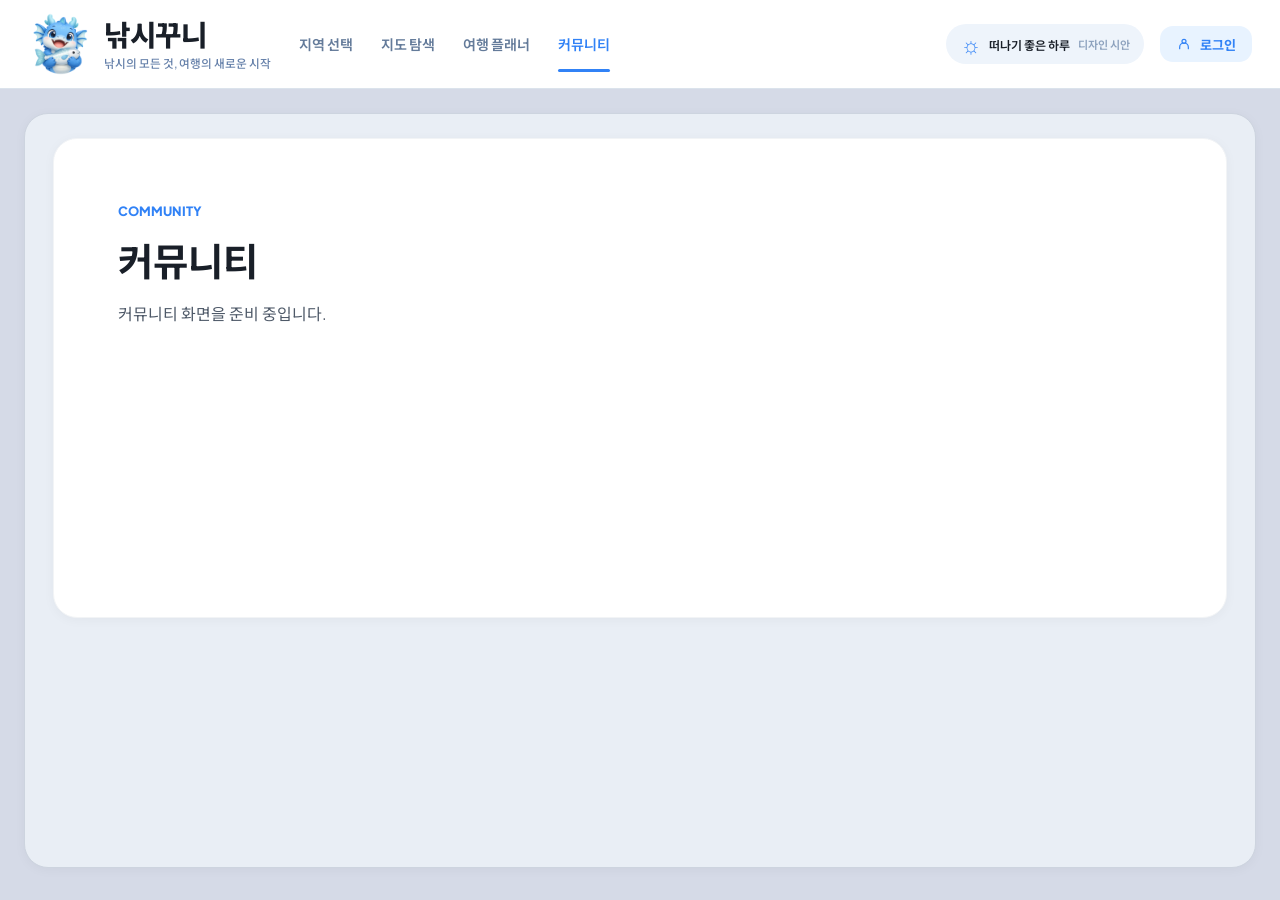
==== community.html @ c644f1d0 "chore: 분업을 위한 html/js 코드 분리" ====
<!doctype html>
<html lang="ko">
  <head>
    <meta charset="UTF-8" />
    <meta name="viewport" content="width=device-width, initial-scale=1.0" />
    <meta name="description" content="낚시꾸니 커뮤니티 화면입니다." />
    <title>커뮤니티 | 낚시꾸니</title>
    <link rel="preconnect" href="https://fonts.googleapis.com" />
    <link rel="preconnect" href="https://fonts.gstatic.com" crossorigin />
    <link href="https://fonts.googleapis.com/css2?family=Plus+Jakarta+Sans:wght@400;500;600;700;800&family=Noto+Sans+KR:wght@400;500;600;700;800&display=swap" rel="stylesheet" />
    <link rel="stylesheet" href="css/main.css" />
    <script src="js/community.js" defer></script>
  </head>
  <body>
    <div id="app">
      <header class="site-header">
        <div class="header-inner">
          <a class="brand" href="index.html" aria-label="낚시꾸니 지역 선택 홈">
            <img class="brand-logo" src="img/icons/03-낚시꾸니.png" alt="" />
            <span class="header-title">
              <span class="brand-name">낚시꾸니</span>
              <span class="tagline">낚시의 모든 것, 여행의 새로운 시작</span>
            </span>
          </a>

          <nav class="main-nav" aria-label="주요 메뉴">
            <a class="nav-link" href="index.html">지역 선택</a>
            <a class="nav-link" href="map.html">지도 탐색</a>
            <a class="nav-link" href="travel.html">여행 플래너</a>
            <a class="nav-link active" href="community.html" aria-current="page">커뮤니티</a>
          </nav>

          <div class="header-actions">
            <div class="weather-chip" aria-label="떠나기 좋은 하루, 디자인 시안">
              <span class="weather-icon" aria-hidden="true">☼</span>
              <span class="weather-text">떠나기 좋은 하루</span>
              <span class="weather-note">디자인 시안</span>
            </div>
            <a class="login-link" href="login.html">
              <svg viewBox="0 0 24 24" width="16" height="16" aria-hidden="true" fill="none" stroke="currentColor" stroke-width="1.8" stroke-linecap="round" stroke-linejoin="round"><circle cx="12" cy="8" r="3"/><path d="M5.5 19v-2a6.5 6.5 0 0 1 13 0v2"/></svg>
              로그인
            </a>
          </div>
        </div>
      </header>

      <div class="app-shell" id="community-page">
        <main class="main-stage">
          <section class="page-placeholder" aria-labelledby="community-page-title">
            <p class="page-eyebrow">COMMUNITY</p>
            <h2 id="community-page-title">커뮤니티</h2>
            <p>커뮤니티 화면을 준비 중입니다.</p>
          </section>
        </main>
      </div>
    </div>
  </body>
</html>
---- css/main.css ----
:root {
  --ink: #191f28;
  --muted: #8b95a1;
  --secondary-text: #4e5968;
  --line: #f2f4f6;
  --paper: #ffffff;
  --canvas: #e9eef5;
  --ocean: #3182f6;
  --lime: #e8f3ff;
  --shadow: 0 2px 12px rgba(0, 0, 0, 0.04);
}

* { box-sizing: border-box; }
[hidden] { display: none !important; }
html { scroll-behavior: smooth; }
body {
  margin: 0;
  min-height: 100vh;
  color: var(--ink);
  background: #d5dae7;
  font-family: "Plus Jakarta Sans", "Noto Sans KR", sans-serif;
}
button { font: inherit; color: inherit; }
button:active { transform: scale(0.98) !important; transition-duration: 100ms !important; }

.app-shell {
  width: min(1440px, calc(100% - 48px));
  min-height: calc(100vh - 145px);
  margin: 24px auto;
  display: flex;
  flex-direction: column;
  overflow: hidden;
  background: var(--canvas);
  border: 1px solid #cdd4df;
  border-radius: 24px;
  box-shadow: var(--shadow);
}

.site-header {
  background: var(--paper);
  border-bottom: 1px solid #dbe3ec;
}
.header-inner {
  width: min(1440px, calc(100% - 48px));
  min-width: 0;
  min-height: 88px;
  margin: 0 auto;
  display: flex;
  align-items: center;
  gap: 28px;
  padding: 10px 4px;
}
.brand {
  flex: 0 0 auto;
  display: flex;
  align-items: center;
  gap: 12px;
  color: inherit;
  text-decoration: none;
}
.brand-logo {
  display: block;
  width: 64px;
  height: 64px;
  object-fit: contain;
}
.header-title { min-width: 0; display: grid; gap: 2px; }
.brand-name {
  font-size: 1.8rem;
  font-weight: 800;
  line-height: 1.2;
  letter-spacing: -0.045em;
}
.tagline {
  color: #6681aa;
  font-size: 0.73rem;
  font-weight: 500;
  white-space: nowrap;
}
.main-nav {
  align-self: stretch;
  display: flex;
  align-items: stretch;
  gap: 28px;
  white-space: nowrap;
}
.nav-link {
  position: relative;
  display: flex;
  align-items: center;
  color: #647b9a;
  font-size: 0.88rem;
  font-weight: 600;
  text-decoration: none;
  transition: color 140ms ease;
}
.nav-link:hover, .nav-link.active { color: var(--ocean); }
.nav-link.active::after {
  content: "";
  position: absolute;
  right: 0;
  bottom: 6px;
  left: 0;
  height: 3px;
  border-radius: 3px;
  background: var(--ocean);
}
.header-actions {
  display: flex;
  align-items: center;
  gap: 16px;
  margin-left: auto;
  white-space: nowrap;
}
.weather-chip {
  flex: 0 0 auto;
  display: flex;
  align-items: center;
  gap: 8px;
  padding: 9px 14px;
  border-radius: 999px;
  background: #eef4fb;
  font-size: 0.75rem;
  font-weight: 600;
}
.weather-icon {
  font-size: 1.4rem;
  line-height: 1;
  color: var(--ocean);
}
.weather-note { color: #8ca1bd; font-size: 0.69rem; }
.login-link {
  display: inline-flex;
  align-items: center;
  justify-content: center;
  gap: 8px;
  min-height: 36px;
  padding: 8px 16px;
  border-radius: 13px;
  color: var(--ocean);
  background: #e8f3ff;
  font-size: 0.82rem;
  font-weight: 700;
  text-decoration: none;
}
.login-link:hover, .login-link.active { background: #d7eaff; }
.page-placeholder {
  width: 100%;
  min-height: 480px;
  padding: clamp(24px, 5vw, 64px);
  border: 1px solid var(--line);
  border-radius: 24px;
  background: var(--paper);
  box-shadow: var(--shadow);
}
.page-eyebrow { margin: 0 0 12px; color: var(--ocean); font-size: 0.8rem; font-weight: 800; }
.page-placeholder h2 { margin: 0 0 14px; font-size: clamp(1.8rem, 3vw, 2.7rem); }
.page-placeholder p:last-child { margin: 0; color: var(--secondary-text); }

.main-stage {
  min-width: 0;
  min-height: 0;
  flex: 1;
  padding: 24px 28px 28px;
  display: flex;
  flex-direction: column;
}
.explorer {
  min-height: 0;
  flex: 1;
  display: grid;
  grid-template-columns: minmax(0, 1fr) minmax(320px, 420px);
  gap: 18px;
}

.map-card, .region-panel {
  border: 1px solid var(--line);
  border-radius: 24px;
  background: var(--paper);
  box-shadow: var(--shadow);
}

.map-card {
  position: relative;
  min-height: 660px;
  overflow: hidden;
  background:
    radial-gradient(circle at 50% 44%, #eef4fb 0 24%, #e2eaf4 61%, #d5dfeb 100%);
}

.map-card::before {
  content: "";
  position: absolute;
  inset: 0;
  opacity: 0.52;
  pointer-events: none;
  background-image:
    linear-gradient(rgba(73, 103, 142, 0.07) 1px, transparent 1px),
    linear-gradient(90deg, rgba(73, 103, 142, 0.07) 1px, transparent 1px);
  background-size: 34px 34px;
  mask-image: radial-gradient(circle, #000 25%, transparent 78%);
}

.map-head {
  position: absolute;
  z-index: 2;
  top: 20px;
  left: 20px;
  right: 20px;
  display: flex;
  align-items: center;
  justify-content: space-between;
  gap: 12px;
}

.map-instruction {
  display: flex;
  align-items: center;
  gap: 8px;
  padding: 8px 12px;
  border-radius: 999px;
  color: var(--secondary-text);
  background: rgba(255, 255, 255, 0.9);
  box-shadow: var(--shadow);
  font-size: 0.82rem;
  font-weight: 700;
}

.pulse-dot {
  width: 8px;
  height: 8px;
  border-radius: 50%;
  background: var(--ocean);
  box-shadow: 0 0 0 5px rgba(49, 130, 246, 0.12);
}

.map-reset {
  min-width: 112px;
  padding: 8px 12px;
  border: 0;
  border-radius: 999px;
  color: #245790;
  background: #d8e8fb;
  font-size: 0.8rem;
  font-weight: 800;
  cursor: pointer;
  text-align: center;
  box-shadow: inset 0 0 0 1px rgba(49, 130, 246, 0.08);
  transition: color 140ms ease, background 140ms ease, box-shadow 140ms ease;
}

.map-reset:hover, .map-reset.previewing {
  color: #fff;
  background: var(--ocean);
  box-shadow: 0 6px 16px rgba(49, 130, 246, 0.22);
}

.map-wrap {
  position: absolute;
  inset: 68px 10px 18px;
  display: grid;
  place-items: center;
}

.map-wrap::after {
  content: "";
  position: absolute;
  bottom: 8%;
  width: 54%;
  height: 8%;
  border-radius: 50%;
  background: rgba(65, 84, 112, 0.2);
  filter: blur(22px);
}

#korea-map {
  position: relative;
  z-index: 1;
  width: min(100%, 640px);
  height: 100%;
  border: 0;
  filter: drop-shadow(0 12px 18px rgba(49, 130, 246, 0.09));
}

.region-panel {
  min-height: 660px;
  padding: 22px;
  display: flex;
  flex-direction: column;
  overflow: hidden;
}

.step-row {
  display: flex;
  align-items: center;
  gap: 8px;
  color: var(--muted);
  font-family: "Plus Jakarta Sans", sans-serif;
  font-size: 0.75rem;
  font-weight: 800;
  letter-spacing: 0.08em;
}

.step-pill {
  min-width: 28px;
  height: 28px;
  padding: 0 8px;
  display: grid;
  place-items: center;
  border-radius: 9px;
  color: var(--ocean);
  background: var(--lime);
}

.region-title {
  margin: 18px 0 6px;
  font-size: clamp(1.65rem, 2.7vw, 2.35rem);
  line-height: 1.1;
  letter-spacing: -0.055em;
}

.region-copy {
  min-height: 48px;
  margin: 0;
  color: var(--secondary-text);
  font-size: 0.94rem;
  line-height: 1.62;
}

.selection-summary {
  margin: 20px 0 14px;
  padding: 13px 14px;
  display: flex;
  align-items: center;
  justify-content: space-between;
  gap: 10px;
  border-radius: 15px;
  color: var(--ink);
  background: var(--lime);
}

.summary-label { color: #6b7684; font-size: 0.75rem; }
.summary-value { margin-top: 2px; font-weight: 800; }

.summary-count {
  padding: 5px 9px;
  border-radius: 999px;
  color: #fff;
  background: var(--ocean);
  font-size: 0.75rem;
  font-weight: 900;
}

.city-grid {
  /* 시·군이 많은 도(경남 18개 등)를 골라도 패널 안에서만 스크롤되도록 남는 높이를 차지한다. */
  flex: 1 1 auto;
  min-height: 0;
  display: grid;
  grid-template-columns: repeat(2, minmax(0, 1fr));
  align-content: start;
  gap: 9px;
  overflow-y: auto;
  padding: 2px 4px 12px 0;
}

.city-grid::-webkit-scrollbar { width: 6px; }
.city-grid::-webkit-scrollbar-thumb { background: #cbd9dd; border-radius: 10px; }

.city-btn {
  min-height: 46px;
  padding: 10px 12px;
  display: flex;
  align-items: center;
  justify-content: space-between;
  gap: 8px;
  border: 1px solid var(--line);
  border-radius: 14px;
  background: #fff;
  font-size: 0.86rem;
  font-weight: 700;
  text-align: left;
  cursor: pointer;
  transition: 160ms ease;
}

.city-btn:hover {
  border-color: #d7e7ff;
  color: var(--ocean);
  background: var(--lime);
  transform: translateY(-2px);
  box-shadow: 0 6px 14px rgba(49, 130, 246, 0.08);
}

.city-btn.selected {
  border-color: var(--ocean);
  color: #fff;
  background: var(--ocean);
  box-shadow: 0 8px 18px rgba(49, 130, 246, 0.2);
}

.city-arrow { opacity: 0.55; }

.empty-cities {
  grid-column: 1 / -1;
  padding: 42px 20px;
  border: 1px dashed #c9d9dd;
  border-radius: 18px;
  color: var(--muted);
  text-align: center;
  line-height: 1.7;
}

@media (min-width: 901px) {
  .app-shell { height: calc(100vh - 145px); min-height: 620px; }
  .explorer { grid-template-rows: minmax(0, 1fr); }
  .map-card, .region-panel { min-height: 0; }
}
@media (max-width: 1200px) and (min-width: 901px) {
  .header-inner { gap: 18px; }
  .main-nav { gap: 18px; }
  .weather-note { display: none; }
}
@media (max-width: 900px) {
  .app-shell { width: 100%; min-height: calc(100vh - 97px); margin: 0; border-radius: 0; }
  .header-inner { width: 100%; flex-wrap: wrap; gap: 4px 20px; padding: 8px 20px 0; }
  .main-nav { order: 3; width: 100%; min-height: 44px; gap: 24px; overflow-x: auto; }
  .nav-link.active::after { bottom: 0; }
  .main-stage { padding: 20px; }
  .explorer { grid-template-columns: 1fr; }
  .map-card { min-height: 560px; }
  .region-panel { min-height: auto; }
  .city-grid { max-height: 300px; }
}
@media (max-width: 520px) {
  .app-shell { min-height: calc(100vh - 73px); }
  .header-inner { gap: 4px 12px; padding: 8px 16px 0; }
  .brand { gap: 7px; }
  .brand-logo { width: 48px; height: 48px; }
  .brand-name { font-size: 1.34rem; }
  .tagline { max-width: 180px; overflow: hidden; text-overflow: ellipsis; font-size: 0.61rem; }
  .weather-chip { display: none; }
  .login-link { padding: 7px 11px; }
  .main-stage { padding: 16px; }
  .map-card { min-height: 500px; }
  .map-wrap { inset-inline: 0; }
  .region-panel { padding: 18px; }
  .city-grid { grid-template-columns: 1fr; }
}
@media (prefers-reduced-motion: reduce) {
  *, *::before, *::after { scroll-behavior: auto !important; transition-duration: 0.01ms !important; }
}

/* 인라인 SVG 지도: 각 시도를 키보드와 마우스로 선택할 수 있습니다. */
#korea-map path[id] {
  fill: #81a8d2;
  stroke: #f7faff;
  stroke-width: 2.5;
  cursor: pointer;
  transform-box: fill-box;
  transform-origin: center;
  transition: fill 160ms ease, filter 160ms ease, opacity 160ms ease, stroke-width 160ms ease;
  outline: none;
}
#korea-map path[id]:nth-of-type(3n+1) { fill: #6f9dce; }
#korea-map path[id]:nth-of-type(3n+2) { fill: #99b9db; }
#korea-map path[id]:hover, #korea-map path[id]:focus-visible {
  fill: #4f91ea;
  stroke: #ffffff;
  stroke-width: 3.2;
  filter: drop-shadow(0 8px 5px rgba(24, 80, 160, .32));
}
#korea-map path[id].selected {
  fill: #176fe5;
  stroke: #ffffff;
  stroke-width: 3.5;
  filter: drop-shadow(0 9px 6px rgba(24, 80, 160, .35));
}
#korea-map path[id].dimmed { opacity: .78; }
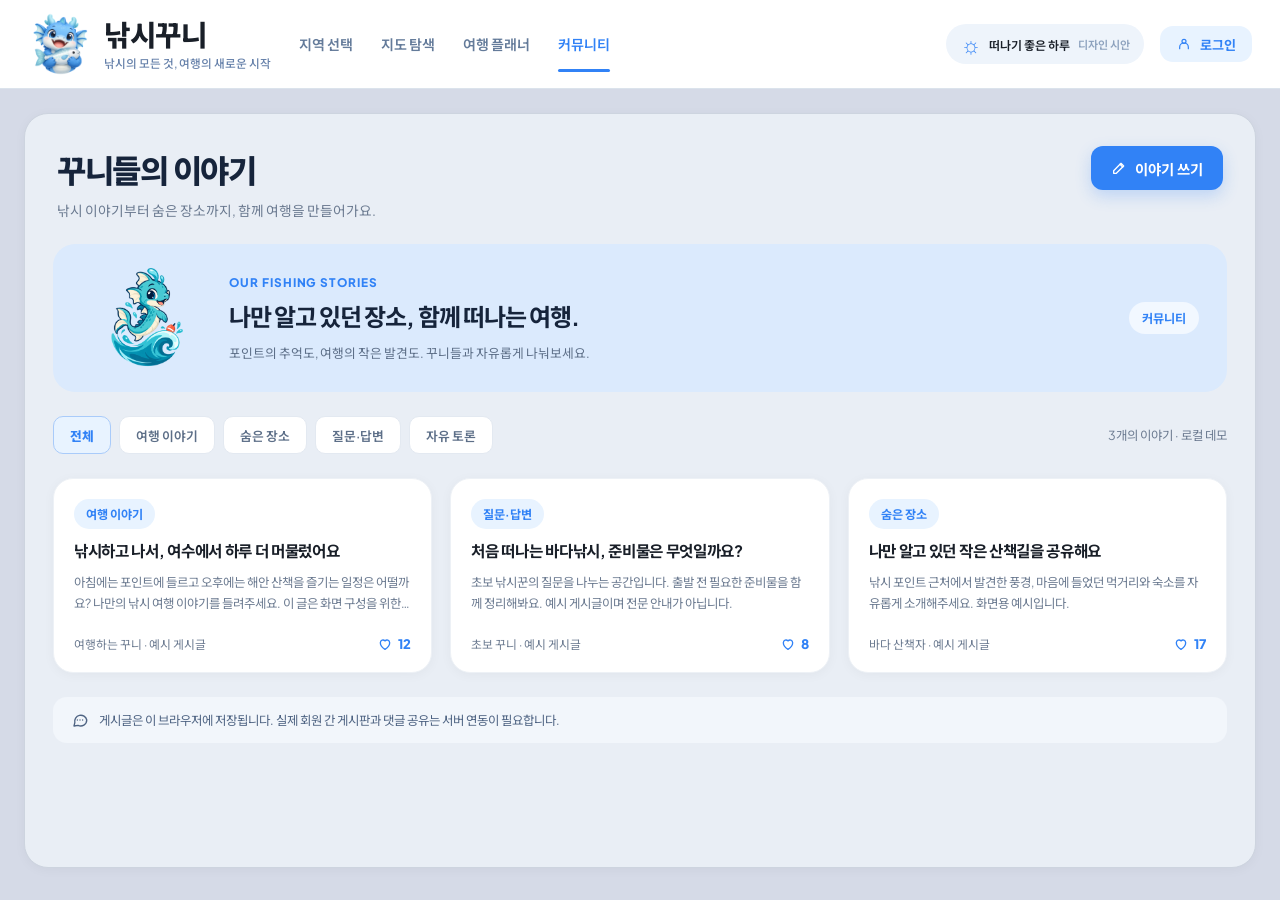
==== commit e69a80fe: "feat: 로그인 헤더, 마이페이지, 커뮤니티 CRUD 및 사진 첨부 구현 - 공통 js/session.js 추가: 로그인 상태 읽기/로그아웃, 저장소 헬퍼, 사진 저장소(Inde" ====
--- a/community.html
+++ b/community.html
@@ -9,6 +9,8 @@
     <link rel="preconnect" href="https://fonts.gstatic.com" crossorigin />
     <link href="https://fonts.googleapis.com/css2?family=Plus+Jakarta+Sans:wght@400;500;600;700;800&family=Noto+Sans+KR:wght@400;500;600;700;800&display=swap" rel="stylesheet" />
     <link rel="stylesheet" href="css/main.css" />
+    <link rel="stylesheet" href="css/community.css" />
+    <script src="js/session.js" defer></script>
     <script src="js/community.js" defer></script>
   </head>
   <body>
@@ -38,21 +40,207 @@
             </div>
             <a class="login-link" href="login.html">
               <svg viewBox="0 0 24 24" width="16" height="16" aria-hidden="true" fill="none" stroke="currentColor" stroke-width="1.8" stroke-linecap="round" stroke-linejoin="round"><circle cx="12" cy="8" r="3"/><path d="M5.5 19v-2a6.5 6.5 0 0 1 13 0v2"/></svg>
-              로그인
+              <span class="login-link-text">로그인</span>
             </a>
           </div>
         </div>
       </header>
 
-      <div class="app-shell" id="community-page">
-        <main class="main-stage">
-          <section class="page-placeholder" aria-labelledby="community-page-title">
-            <p class="page-eyebrow">COMMUNITY</p>
-            <h2 id="community-page-title">커뮤니티</h2>
-            <p>커뮤니티 화면을 준비 중입니다.</p>
+      <div class="app-shell page-shell" id="community-page">
+        <main class="main-stage page-stage">
+          <div class="page-head">
+            <div>
+              <h1 class="page-title">꾸니들의 이야기</h1>
+              <p class="page-subtitle">낚시 이야기부터 숨은 장소까지, 함께 여행을 만들어가요.</p>
+            </div>
+            <button class="primary-button" id="write-button" type="button">
+              <svg viewBox="0 0 24 24" fill="none" stroke="currentColor" stroke-width="2" stroke-linecap="round" stroke-linejoin="round" aria-hidden="true"><path d="M4 20h4L19 9l-4-4L4 16v4Z"/><path d="m13.5 6.5 4 4"/></svg>
+              이야기 쓰기
+            </button>
+          </div>
+
+          <section class="community-banner" aria-labelledby="banner-title">
+            <img class="banner-mascot" src="img/icons/05-wave.png" alt="" />
+            <div class="banner-text">
+              <p class="banner-eyebrow">OUR FISHING STORIES</p>
+              <h2 id="banner-title">나만 알고 있던 장소, 함께 떠나는 여행.</h2>
+              <p>포인트의 추억도, 여행의 작은 발견도. 꾸니들과 자유롭게 나눠보세요.</p>
+            </div>
+            <span class="soft-chip banner-chip">커뮤니티</span>
           </section>
+
+          <div class="board-toolbar">
+            <div class="filter-chips" id="category-filter" role="group" aria-label="게시글 카테고리">
+              <button class="filter-chip" type="button" data-category="all" aria-pressed="true">전체</button>
+              <button class="filter-chip" type="button" data-category="story" aria-pressed="false">여행 이야기</button>
+              <button class="filter-chip" type="button" data-category="hidden" aria-pressed="false">숨은 장소</button>
+              <button class="filter-chip" type="button" data-category="qna" aria-pressed="false">질문·답변</button>
+              <button class="filter-chip" type="button" data-category="free" aria-pressed="false">자유 토론</button>
+            </div>
+            <p class="post-count" id="post-count" aria-live="polite"></p>
+          </div>
+
+          <p class="form-error" id="board-error" role="alert" hidden></p>
+          <div class="post-grid" id="post-grid"></div>
+          <div class="empty-state" id="post-empty" hidden>
+            <p>이 카테고리에는 아직 이야기가 없어요.<br />첫 번째 이야기를 남겨보세요.</p>
+            <button class="soft-button" id="empty-write" type="button">이야기 쓰기</button>
+          </div>
+
+          <p class="board-note">
+            <svg viewBox="0 0 24 24" fill="none" stroke="currentColor" stroke-width="1.8" stroke-linecap="round" stroke-linejoin="round" aria-hidden="true"><path d="M21 12a8 8 0 0 1-11.6 7.1L4 20l1.1-4.4A8 8 0 1 1 21 12Z"/><path d="M8.5 12h.01M12 12h.01M15.5 12h.01"/></svg>
+            게시글은 이 브라우저에 저장됩니다. 실제 회원 간 게시판과 댓글 공유는 서버 연동이 필요합니다.
+          </p>
         </main>
       </div>
     </div>
+
+    <!-- 게시글 카드: JS가 복제한 뒤 텍스트와 썸네일을 채웁니다. -->
+    <template id="post-card-template">
+      <article class="post-card">
+        <button class="post-open" type="button">
+          <span class="post-thumb"><span class="photo-count" hidden></span></span>
+          <span class="post-body">
+            <span class="category-pill"></span>
+            <span class="post-title"></span>
+            <span class="post-excerpt"></span>
+          </span>
+        </button>
+        <div class="post-footer">
+          <span class="post-meta"></span>
+          <span class="post-likes">
+            <svg viewBox="0 0 24 24" fill="none" stroke="currentColor" stroke-width="2" stroke-linecap="round" stroke-linejoin="round" aria-hidden="true"><path d="M12 20s-7-4.4-7-10a4 4 0 0 1 7-2.6A4 4 0 0 1 19 10c0 5.6-7 10-7 10Z"/></svg>
+            <span class="like-count"></span>
+          </span>
+        </div>
+      </article>
+    </template>
+
+    <!-- 작성 창의 사진 미리보기 -->
+    <template id="image-preview-template">
+      <li class="image-preview">
+        <img alt="" />
+        <button class="image-remove" type="button">삭제</button>
+      </li>
+    </template>
+
+    <!-- 카테고리별 썸네일 그림 (사진이 없는 글에 사용) -->
+    <template id="thumb-story">
+      <svg viewBox="0 0 270 180" aria-hidden="true">
+        <rect width="270" height="180" fill="#d6e5f6" />
+        <circle cx="206" cy="44" r="19" fill="#fbe3c6" />
+        <path d="M76 32l4-4 4 4M48 56l4-4 4 4" stroke="#7b97bb" stroke-width="1.6" fill="none" />
+        <path d="M0 96c40-18 80-18 120-4s90 14 150-8v96H0Z" fill="#b6cfea" />
+        <path d="M0 122c50-14 90-10 140 2s90 8 130-6v62H0Z" fill="#94b6dc" />
+        <path d="M34 170l18-36h70l26 26-34 10Z" fill="#eef4fb" />
+        <path d="M46 152V126h28c8 4 10 14 4 24" stroke="#3f5f8c" stroke-width="2" fill="none" />
+      </svg>
+    </template>
+    <template id="thumb-qna">
+      <svg viewBox="0 0 270 180" aria-hidden="true">
+        <rect width="270" height="180" fill="#d6e5f6" />
+        <circle cx="206" cy="44" r="19" fill="#fbe3c6" />
+        <path d="M78 34l4-4 4 4M50 58l4-4 4 4" stroke="#7b97bb" stroke-width="1.6" fill="none" />
+        <path d="M0 108c50-14 100-14 150 0s80 10 120-4v76H0Z" fill="#b6cfea" />
+        <path d="M70 76h130v98H70Z" fill="#fff" />
+        <path d="M60 48h150l10 28H50Z" fill="#7aa0d4" />
+        <path d="M60 76q7.5 8 15 0t15 0 15 0 15 0 15 0 15 0 15 0 15 0 15 0 15 0" fill="none" stroke="#fff" stroke-width="3" />
+        <path d="M150 104h34v70h-34Z" fill="#a9c6ea" />
+        <path d="M88 104h40v34H88Z" fill="#e3edf9" stroke="#a9c6ea" stroke-width="2" />
+        <path d="M98 132c2-12 6-20 12-22" stroke="#3f5f8c" stroke-width="2" fill="none" />
+      </svg>
+    </template>
+    <template id="thumb-hidden">
+      <svg viewBox="0 0 270 180" aria-hidden="true">
+        <rect width="270" height="180" fill="#d6e5f6" />
+        <circle cx="206" cy="44" r="19" fill="#fbe3c6" />
+        <path d="M76 32l4-4 4 4M48 56l4-4 4 4" stroke="#7b97bb" stroke-width="1.6" fill="none" />
+        <path d="M0 112c50-14 100-14 150 0s80 10 120-4v72H0Z" fill="#b6cfea" />
+        <path d="M60 92l75-44 75 44Z" fill="#8eaedb" />
+        <path d="M72 92h126v84H72Z" fill="#fff" />
+        <path d="M90 106h18v16H90ZM162 106h18v16h-18ZM90 132h18v16H90ZM162 132h18v16h-18Z" fill="#cfe0f4" />
+        <rect x="124" y="128" width="22" height="48" rx="4" fill="#9bbbe3" />
+      </svg>
+    </template>
+    <template id="thumb-free">
+      <svg viewBox="0 0 270 180" aria-hidden="true">
+        <rect width="270" height="180" fill="#d6e5f6" />
+        <circle cx="64" cy="46" r="19" fill="#fbe3c6" />
+        <path d="M176 34l4-4 4 4M204 52l4-4 4 4" stroke="#7b97bb" stroke-width="1.6" fill="none" />
+        <path d="M0 90c40-14 90-14 140 0s90 12 130-4v94H0Z" fill="#b6cfea" />
+        <path d="M0 126c50-12 90-10 140 2s90 8 130-6v58H0Z" fill="#94b6dc" />
+        <path d="M100 120c18-20 52-20 70 0-18 20-52 20-70 0Z" fill="#fff" />
+        <path d="M170 120l18-14v28Z" fill="#fff" />
+        <circle cx="116" cy="117" r="3" fill="#3f5f8c" />
+        <path d="M62 102q4-6 8 0M200 96q4-6 8 0" stroke="#fff" stroke-width="2" fill="none" />
+      </svg>
+    </template>
+
+    <!-- 게시글 상세 -->
+    <dialog class="kkuni-dialog post-dialog" id="post-dialog" aria-labelledby="detail-title">
+      <div class="dialog-head">
+        <span class="category-pill" id="detail-category"></span>
+        <button class="dialog-close" id="detail-close" type="button">닫기</button>
+      </div>
+      <h2 class="detail-title" id="detail-title"></h2>
+      <p class="detail-meta" id="detail-meta"></p>
+      <div class="detail-gallery" id="detail-gallery" hidden></div>
+      <p class="detail-body" id="detail-body"></p>
+      <div class="detail-actions">
+        <button class="like-button" id="detail-like" type="button">
+          <svg viewBox="0 0 24 24" fill="none" stroke="currentColor" stroke-width="2" stroke-linecap="round" stroke-linejoin="round" aria-hidden="true"><path d="M12 20s-7-4.4-7-10a4 4 0 0 1 7-2.6A4 4 0 0 1 19 10c0 5.6-7 10-7 10Z"/></svg>
+          <span id="detail-like-count"></span>
+        </button>
+        <div class="owner-actions" id="owner-actions" hidden>
+          <button class="soft-button" id="detail-edit" type="button">수정</button>
+          <button class="danger-button" id="detail-delete" type="button">삭제</button>
+        </div>
+      </div>
+    </dialog>
+
+    <!-- 게시글 작성·수정 -->
+    <dialog class="kkuni-dialog" id="editor-dialog" aria-labelledby="editor-title">
+      <form id="editor-form" method="dialog" novalidate>
+        <div class="dialog-head">
+          <h2 id="editor-title">이야기 쓰기</h2>
+          <button class="dialog-close" id="editor-close" type="button">닫기</button>
+        </div>
+        <div class="form-field">
+          <label for="editor-category">카테고리</label>
+          <select id="editor-category" name="category" required>
+            <option value="story">여행 이야기</option>
+            <option value="hidden">숨은 장소</option>
+            <option value="qna">질문·답변</option>
+            <option value="free">자유 토론</option>
+          </select>
+        </div>
+        <div class="form-field">
+          <label for="editor-post-title">제목 <span aria-hidden="true">*</span></label>
+          <input id="editor-post-title" name="title" type="text" maxlength="80" placeholder="2~80자로 입력해주세요" required />
+        </div>
+        <div class="form-field">
+          <label for="editor-body">내용 <span aria-hidden="true">*</span></label>
+          <textarea id="editor-body" name="body" maxlength="3000" placeholder="10자 이상 입력해주세요" required></textarea>
+          <span class="field-hint" id="editor-counter">0 / 3,000</span>
+        </div>
+        <div class="form-field">
+          <span class="field-label" id="image-label">사진 <span class="field-optional">선택 · 최대 4장 · 크기 자동 조정</span></span>
+          <div class="image-picker" id="image-picker" role="group" aria-labelledby="image-label">
+            <ul class="image-previews" id="image-previews"></ul>
+            <input class="visually-hidden" id="editor-images" type="file" accept="image/jpeg,image/png,image/webp,image/gif,image/avif" multiple />
+            <label class="image-add" id="image-add" for="editor-images">
+              <svg viewBox="0 0 24 24" fill="none" stroke="currentColor" stroke-width="1.8" stroke-linecap="round" stroke-linejoin="round" aria-hidden="true"><rect x="3" y="5" width="18" height="14" rx="2"/><circle cx="9" cy="10" r="1.8"/><path d="m21 16-5-5-8 8"/></svg>
+              <span>사진 추가</span>
+            </label>
+          </div>
+          <span class="field-hint image-status" id="image-status" aria-live="polite">사진을 끌어다 놓아도 됩니다.</span>
+        </div>
+        <p class="form-error" id="editor-error" role="alert" hidden></p>
+        <div class="dialog-actions">
+          <button class="soft-button" id="editor-cancel" type="button">취소</button>
+          <button class="primary-button" id="editor-submit" type="submit">등록하기</button>
+        </div>
+      </form>
+    </dialog>
   </body>
 </html>
--- a/css/main.css
+++ b/css/main.css
@@ -476,3 +476,176 @@
   filter: drop-shadow(0 9px 6px rgba(24, 80, 160, .35));
 }
 #korea-map path[id].dimmed { opacity: .78; }
+
+/* ---------- 공통 페이지 구성 요소 (커뮤니티·마이페이지) ---------- */
+.login-link.signed-in { max-width: 200px; }
+.login-link-text { overflow: hidden; text-overflow: ellipsis; }
+
+/* 내용이 길어지는 페이지는 고정 높이 대신 내용만큼 늘어납니다. */
+.app-shell.page-shell { height: auto; min-height: calc(100vh - 145px); overflow: visible; }
+.page-stage { gap: 24px; padding: 32px 28px 28px; }
+.page-head {
+  display: flex;
+  align-items: flex-start;
+  justify-content: space-between;
+  gap: 16px;
+  padding: 0 4px;
+}
+.page-title {
+  margin: 0 0 8px;
+  color: #16243b;
+  font-size: clamp(1.6rem, 2.6vw, 2rem);
+  font-weight: 800;
+  letter-spacing: -0.04em;
+}
+.page-subtitle { margin: 0; color: #6b7a90; font-size: 0.86rem; }
+
+.primary-button {
+  flex: 0 0 auto;
+  display: inline-flex;
+  align-items: center;
+  justify-content: center;
+  gap: 8px;
+  min-height: 44px;
+  padding: 10px 20px;
+  border: 0;
+  border-radius: 12px;
+  color: #fff;
+  background: var(--ocean);
+  box-shadow: 0 6px 16px rgba(49, 130, 246, 0.24);
+  font-size: 0.9rem;
+  font-weight: 700;
+  text-decoration: none;
+  cursor: pointer;
+  transition: background 140ms ease;
+}
+.primary-button:hover { background: #1b64da; }
+.primary-button:disabled { opacity: 0.6; cursor: wait; }
+.primary-button svg, .soft-button svg { width: 16px; height: 16px; }
+
+.soft-button {
+  display: inline-flex;
+  align-items: center;
+  justify-content: center;
+  gap: 6px;
+  min-height: 40px;
+  padding: 8px 16px;
+  border: 0;
+  border-radius: 12px;
+  color: var(--ocean);
+  background: var(--lime);
+  font-size: 0.86rem;
+  font-weight: 700;
+  text-decoration: none;
+  cursor: pointer;
+}
+.soft-button:hover { background: #d7eaff; }
+.danger-button {
+  min-height: 36px;
+  padding: 7px 14px;
+  border: 0;
+  border-radius: 12px;
+  color: #e5484d;
+  background: #ffecec;
+  font-size: 0.82rem;
+  font-weight: 700;
+  cursor: pointer;
+}
+.danger-button:hover { background: #ffdcdc; }
+.danger-button.solid { color: #fff; background: #e5484d; }
+.danger-button.solid:hover { background: #cf3338; }
+
+.soft-chip {
+  flex: 0 0 auto;
+  padding: 6px 12px;
+  border: 1px solid #e3e9f1;
+  border-radius: 999px;
+  color: #4e6382;
+  background: #f4f7fb;
+  font-size: 0.76rem;
+  font-weight: 700;
+}
+.empty-state {
+  padding: 40px 20px;
+  display: grid;
+  justify-items: center;
+  gap: 14px;
+  border: 1px dashed #c9d6e6;
+  border-radius: 18px;
+  color: var(--muted);
+  text-align: center;
+  font-size: 0.88rem;
+  line-height: 1.6;
+}
+.empty-state p { margin: 0; }
+.form-error { margin: 0; color: #e5484d; font-size: 0.82rem; font-weight: 600; }
+
+/* 공통 대화상자 */
+.kkuni-dialog {
+  width: min(560px, calc(100% - 32px));
+  max-height: calc(100vh - 48px);
+  padding: 28px;
+  border: 0;
+  border-radius: 24px;
+  color: var(--ink);
+  background: var(--paper);
+  box-shadow: 0 24px 60px rgba(17, 38, 74, 0.22);
+}
+.kkuni-dialog::backdrop { background: rgba(22, 36, 59, 0.42); }
+.dialog-head {
+  display: flex;
+  align-items: center;
+  justify-content: space-between;
+  gap: 12px;
+  margin-bottom: 18px;
+}
+.dialog-head h2 { margin: 0; font-size: 1.25rem; letter-spacing: -0.03em; }
+.dialog-close {
+  padding: 6px 10px;
+  border: 0;
+  border-radius: 10px;
+  color: #6b7a90;
+  background: #f2f5f9;
+  font-size: 0.8rem;
+  font-weight: 700;
+  cursor: pointer;
+}
+.dialog-actions {
+  display: flex;
+  justify-content: flex-end;
+  gap: 8px;
+  margin-top: 20px;
+}
+.form-field { display: grid; gap: 7px; margin-bottom: 14px; }
+.form-field label { color: #33445c; font-size: 0.82rem; font-weight: 700; }
+.form-field input, .form-field select, .form-field textarea {
+  width: 100%;
+  padding: 11px 13px;
+  border: 1px solid #dbe3ec;
+  border-radius: 12px;
+  color: var(--ink);
+  background: #f9fbfd;
+  font: inherit;
+  font-size: 0.9rem;
+}
+.form-field textarea { min-height: 200px; resize: vertical; line-height: 1.6; }
+.form-field input:focus, .form-field select:focus, .form-field textarea:focus {
+  outline: 2px solid rgba(49, 130, 246, 0.35);
+  border-color: var(--ocean);
+  background: #fff;
+}
+.field-hint { color: var(--muted); font-size: 0.74rem; text-align: right; }
+
+@media (max-width: 640px) {
+  .page-stage { padding: 20px 16px; }
+  .page-head { flex-direction: column; }
+  .kkuni-dialog { padding: 22px 18px; }
+}
+.visually-hidden {
+  position: absolute;
+  width: 1px;
+  height: 1px;
+  overflow: hidden;
+  clip: rect(0 0 0 0);
+  white-space: nowrap;
+}
--- a/css/community.css
+++ b/css/community.css
@@ -0,0 +1,305 @@
+/* 커뮤니티 배너 */
+.community-banner {
+  display: flex;
+  align-items: center;
+  gap: 32px;
+  padding: 22px 28px 22px 40px;
+  border-radius: 22px;
+  background: #dbeafd;
+}
+.banner-mascot { width: 104px; height: 104px; object-fit: contain; flex: 0 0 auto; }
+.banner-text { flex: 1; min-width: 0; }
+.banner-eyebrow {
+  margin: 0 0 8px;
+  color: var(--ocean);
+  font-size: 0.74rem;
+  font-weight: 800;
+  letter-spacing: 0.08em;
+}
+.banner-text h2 {
+  margin: 0 0 10px;
+  color: #16243b;
+  font-size: clamp(1.15rem, 2vw, 1.5rem);
+  letter-spacing: -0.04em;
+}
+.banner-text p:last-child { margin: 0; color: #5d6f88; font-size: 0.8rem; }
+.banner-chip { align-self: flex-start; margin-top: 36px; color: var(--ocean); background: #f2f8ff; border-color: transparent; }
+
+/* 카테고리 필터 */
+.board-toolbar {
+  display: flex;
+  align-items: center;
+  justify-content: space-between;
+  gap: 12px;
+  flex-wrap: wrap;
+}
+.filter-chips { display: flex; flex-wrap: wrap; gap: 8px; }
+.filter-chip {
+  min-height: 38px;
+  padding: 8px 16px;
+  border: 1px solid #e3e9f1;
+  border-radius: 10px;
+  color: #5d6f88;
+  background: #fff;
+  font-size: 0.8rem;
+  font-weight: 600;
+  cursor: pointer;
+  transition: 140ms ease;
+}
+.filter-chip:hover { color: var(--ocean); border-color: #c7dcf9; }
+.filter-chip[aria-pressed="true"] {
+  color: var(--ocean);
+  border-color: #a9cbfa;
+  background: var(--lime);
+  font-weight: 800;
+}
+.post-count { margin: 0; color: #6b7a90; font-size: 0.78rem; }
+
+/* 게시글 카드 */
+.post-grid {
+  display: grid;
+  grid-template-columns: repeat(3, minmax(0, 1fr));
+  gap: 18px;
+}
+.post-card {
+  min-width: 0;
+  display: flex;
+  flex-direction: column;
+  overflow: hidden;
+  border: 1px solid #edf1f6;
+  border-radius: 20px;
+  background: var(--paper);
+  box-shadow: var(--shadow);
+  transition: transform 160ms ease, box-shadow 160ms ease;
+}
+.post-card:hover { transform: translateY(-3px); box-shadow: 0 10px 24px rgba(49, 90, 150, 0.1); }
+.post-card.mine { border-color: #cfe1fb; }
+.post-open {
+  flex: 1;
+  display: flex;
+  flex-direction: column;
+  padding: 0;
+  border: 0;
+  background: none;
+  text-align: left;
+  cursor: pointer;
+}
+.post-open:focus-visible { outline: 3px solid rgba(49, 130, 246, 0.4); outline-offset: -3px; border-radius: 20px; }
+.post-thumb {
+  position: relative;
+  aspect-ratio: 2 / 1; /* js/community.js의 THUMB_WIDTH:THUMB_HEIGHT와 같은 비율 */
+  display: flex;
+  justify-content: center;
+  overflow: hidden;
+  background: #d6e5f6;
+}
+.post-thumb svg { display: block; width: auto; height: 100%; }
+/* 썸네일을 칸과 같은 비율로 만들어 두므로 cover로 채워도 더 잘리지 않습니다. */
+.post-photo {
+  display: block;
+  width: 100%;
+  height: 100%;
+  object-fit: cover;
+  object-position: center;
+  background: #d6e5f6;
+}
+.photo-count {
+  position: absolute;
+  right: 12px;
+  bottom: 12px;
+  padding: 4px 10px;
+  border-radius: 999px;
+  color: #fff;
+  background: rgba(22, 36, 59, 0.66);
+  font-size: 0.72rem;
+  font-weight: 700;
+}
+.post-body { display: grid; gap: 10px; padding: 20px 20px 8px; }
+.category-pill {
+  justify-self: start;
+  padding: 6px 12px;
+  border-radius: 999px;
+  color: var(--ocean);
+  background: var(--lime);
+  font-size: 0.76rem;
+  font-weight: 700;
+}
+.post-title {
+  overflow: hidden;
+  color: var(--ink);
+  font-size: 0.98rem;
+  font-weight: 700;
+  letter-spacing: -0.02em;
+  text-overflow: ellipsis;
+  white-space: nowrap;
+}
+.post-excerpt {
+  display: -webkit-box;
+  overflow: hidden;
+  -webkit-box-orient: vertical;
+  -webkit-line-clamp: 2;
+  color: #6b7a90;
+  font-size: 0.78rem;
+  line-height: 1.65;
+}
+.post-footer {
+  display: flex;
+  align-items: center;
+  justify-content: space-between;
+  gap: 8px;
+  padding: 14px 20px 20px;
+  color: #6b7a90;
+  font-size: 0.74rem;
+}
+.post-meta { overflow: hidden; text-overflow: ellipsis; white-space: nowrap; }
+.post-likes { display: inline-flex; align-items: center; gap: 5px; color: var(--ocean); font-size: 0.82rem; font-weight: 800; }
+.post-likes svg { width: 16px; height: 16px; }
+
+.board-note {
+  display: flex;
+  align-items: center;
+  gap: 10px;
+  margin: 0;
+  padding: 14px 18px;
+  border-radius: 14px;
+  color: #4e6382;
+  background: #f2f6fb;
+  font-size: 0.78rem;
+}
+.board-note svg { width: 18px; height: 18px; flex: 0 0 auto; }
+
+/* 게시글 상세 */
+.post-dialog { width: min(640px, calc(100% - 32px)); }
+.detail-title { margin: 0 0 8px; font-size: 1.35rem; letter-spacing: -0.03em; line-height: 1.4; }
+.detail-meta { margin: 0 0 20px; color: var(--muted); font-size: 0.8rem; }
+/* 상세 사진: 비율을 유지한 채 대화상자 폭과 화면 높이 안에 맞춥니다. */
+.detail-gallery { display: grid; gap: 10px; margin: 0 0 18px; }
+.detail-photo {
+  margin: 0;
+  display: flex;
+  justify-content: center;
+  overflow: hidden;
+  border-radius: 16px;
+  background: #eef3f9;
+}
+.detail-photo img {
+  display: block;
+  width: auto;
+  height: auto;
+  max-width: 100%;
+  max-height: min(60vh, 520px);
+  object-fit: contain;
+}
+.detail-photo.missing { padding: 28px; color: var(--muted); font-size: 0.82rem; }
+.detail-body {
+  margin: 0;
+  padding: 18px 0;
+  border-top: 1px solid var(--line);
+  border-bottom: 1px solid var(--line);
+  color: #33445c;
+  font-size: 0.92rem;
+  line-height: 1.8;
+  white-space: pre-wrap;
+  overflow-wrap: anywhere;
+}
+.detail-actions {
+  display: flex;
+  align-items: center;
+  justify-content: space-between;
+  gap: 10px;
+  margin-top: 18px;
+}
+.like-button {
+  display: inline-flex;
+  align-items: center;
+  gap: 6px;
+  padding: 8px 14px;
+  border: 1px solid #d7e7ff;
+  border-radius: 999px;
+  color: var(--ocean);
+  background: #fff;
+  font-weight: 800;
+  cursor: pointer;
+}
+.like-button svg { width: 18px; height: 18px; }
+.owner-actions { display: flex; gap: 8px; }
+
+/* 작성 창 사진 첨부 */
+.field-label { color: #33445c; font-size: 0.82rem; font-weight: 700; }
+.field-optional { margin-left: 4px; color: var(--muted); font-size: 0.74rem; font-weight: 500; }
+.image-picker {
+  position: relative;
+  display: flex;
+  flex-wrap: wrap;
+  gap: 10px;
+  padding: 10px;
+  border: 1px dashed #c9d6e6;
+  border-radius: 14px;
+  background: #f9fbfd;
+  transition: border-color 140ms ease, background 140ms ease;
+}
+.image-picker.dragging { border-color: var(--ocean); background: var(--lime); }
+.image-previews { display: contents; margin: 0; padding: 0; list-style: none; }
+.image-preview, .image-add {
+  position: relative;
+  width: 104px;
+  height: 52px; /* 카드 썸네일과 같은 2:1 비율 */
+  flex: 0 0 auto;
+  overflow: hidden;
+  border-radius: 10px;
+}
+.image-preview { background: #e3ebf5; }
+.image-preview img { display: block; width: 100%; height: 100%; object-fit: cover; }
+.image-preview.cover::after {
+  content: "대표";
+  position: absolute;
+  left: 5px;
+  top: 5px;
+  padding: 2px 6px;
+  border-radius: 6px;
+  color: #fff;
+  background: var(--ocean);
+  font-size: 0.64rem;
+  font-weight: 800;
+}
+.image-remove {
+  position: absolute;
+  right: 4px;
+  top: 4px;
+  padding: 2px 6px;
+  border: 0;
+  border-radius: 6px;
+  color: #fff;
+  background: rgba(22, 36, 59, 0.7);
+  font-size: 0.66rem;
+  font-weight: 700;
+  cursor: pointer;
+}
+.image-remove:hover { background: #e5484d; }
+.image-add {
+  display: grid;
+  place-content: center;
+  justify-items: center;
+  gap: 2px;
+  border: 1px solid #d7e4f3;
+  color: var(--ocean);
+  background: #fff;
+  font-size: 0.72rem;
+  font-weight: 700;
+  cursor: pointer;
+}
+.image-add svg { width: 20px; height: 20px; }
+.image-add:hover { background: var(--lime); }
+.image-add.disabled { opacity: 0.45; cursor: not-allowed; }
+#editor-images:focus-visible + .image-add { outline: 2px solid var(--ocean); outline-offset: 2px; }
+.image-status { text-align: left; }
+
+@media (max-width: 1100px) {
+  .post-grid { grid-template-columns: repeat(2, minmax(0, 1fr)); }
+}
+@media (max-width: 640px) {
+  .community-banner { flex-direction: column; align-items: flex-start; gap: 12px; padding: 20px; }
+  .banner-mascot { width: 80px; height: 80px; }
+  .banner-chip { display: none; }
+  .post-grid { grid-template-columns: 1fr; }
+}
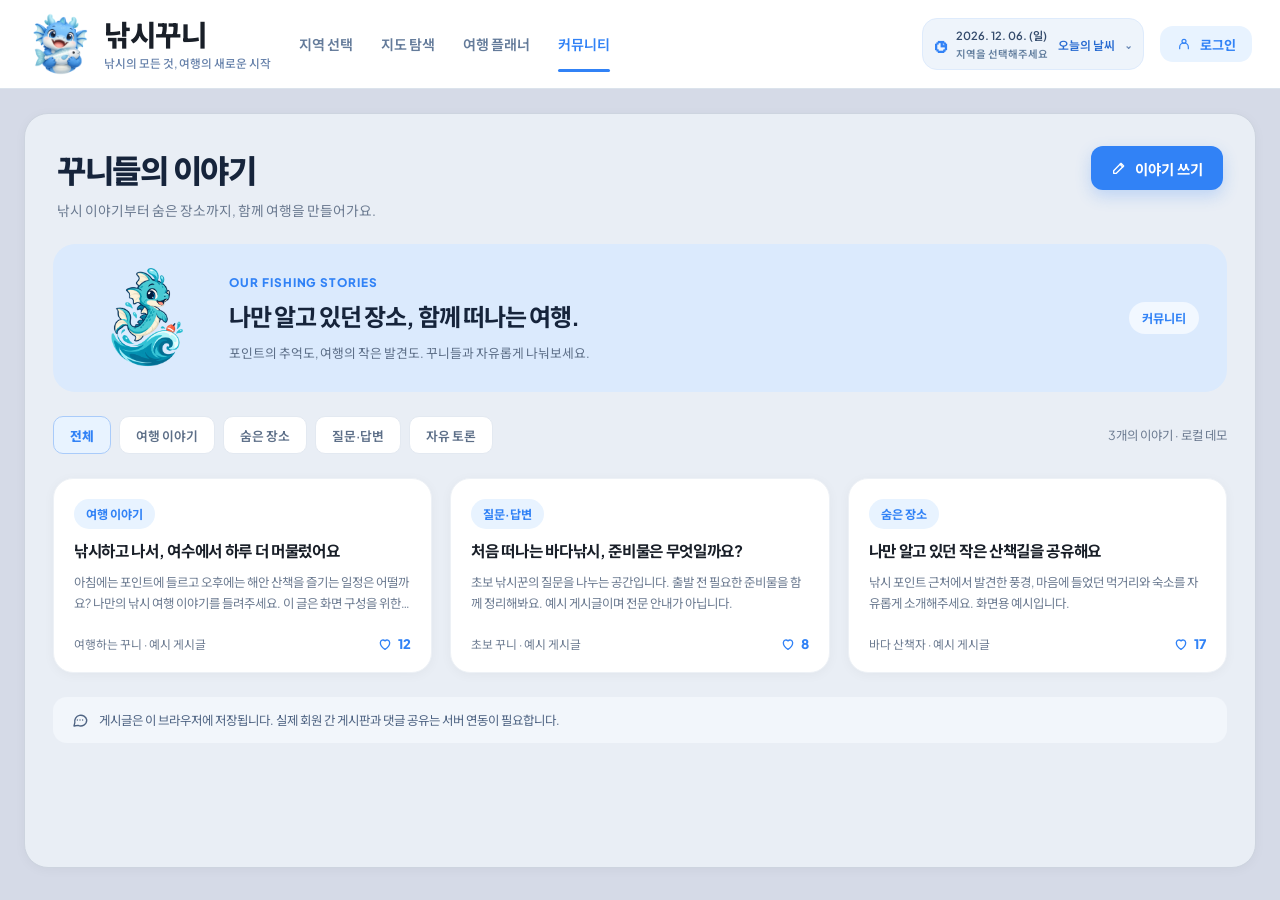
==== commit 4802e08b: "feat: 회원정보 수정·비밀번호 찾기, 공통 헤더, 마커 대표 사진 및 기능별 시연 GIF 추가 - 회원 관리(F107): 마이페이지 계정 관리에 회원정보 수정(닉네임·비밀번호," ====
--- a/community.html
+++ b/community.html
@@ -11,6 +11,7 @@
     <link rel="stylesheet" href="css/main.css" />
     <link rel="stylesheet" href="css/community.css" />
     <script src="js/session.js" defer></script>
+    <script src="js/main.js" defer></script>
     <script src="js/community.js" defer></script>
   </head>
   <body>
@@ -33,11 +34,15 @@
           </nav>
 
           <div class="header-actions">
-            <div class="weather-chip" aria-label="떠나기 좋은 하루, 디자인 시안">
-              <span class="weather-icon" aria-hidden="true">☼</span>
-              <span class="weather-text">떠나기 좋은 하루</span>
-              <span class="weather-note">디자인 시안</span>
-            </div>
+            <button class="weather-chip home-weather-chip" id="weather-open" type="button" aria-haspopup="dialog" aria-controls="weather-dialog" aria-label="오늘의 날짜와 시간별 날씨 보기">
+              <span class="weather-icon" id="weather-icon" aria-hidden="true">☼</span>
+              <span class="home-weather-label">
+                <time id="weather-date"></time>
+                <span class="weather-note" id="weather-location">지역을 선택해주세요</span>
+              </span>
+              <span class="weather-text" id="weather-current">오늘의 날씨</span>
+              <span class="weather-chevron" aria-hidden="true">⌄</span>
+            </button>
             <a class="login-link" href="login.html">
               <svg viewBox="0 0 24 24" width="16" height="16" aria-hidden="true" fill="none" stroke="currentColor" stroke-width="1.8" stroke-linecap="round" stroke-linejoin="round"><circle cx="12" cy="8" r="3"/><path d="M5.5 19v-2a6.5 6.5 0 0 1 13 0v2"/></svg>
               <span class="login-link-text">로그인</span>
@@ -242,5 +247,39 @@
         </div>
       </form>
     </dialog>
+
+    <dialog class="kkuni-dialog weather-dialog" id="weather-dialog" aria-labelledby="weather-dialog-title" aria-describedby="weather-dialog-description">
+      <div class="dialog-head">
+        <div>
+          <p class="weather-eyebrow" id="weather-dialog-date">오늘의 날씨</p>
+          <h2 id="weather-dialog-title">지역별 시간대 날씨</h2>
+        </div>
+        <button class="dialog-close" id="weather-close" type="button" aria-label="날씨 창 닫기" autofocus>닫기</button>
+      </div>
+      <p class="weather-description" id="weather-dialog-description">선택한 지역의 현재 날씨와 오늘의 시간별 예보를 확인하세요.</p>
+      <div class="weather-status" id="weather-status" role="status" aria-live="polite">지도에서 지역을 선택하면 날씨를 확인할 수 있어요.</div>
+      <div id="weather-content" hidden>
+        <div class="weather-overview" id="weather-overview"></div>
+        <section class="weather-alerts" id="weather-alerts" aria-labelledby="weather-alert-title" aria-live="polite"></section>
+        <section aria-labelledby="weather-hourly-title">
+          <div class="weather-section-head">
+            <h3 id="weather-hourly-title">오늘의 시간별 날씨</h3>
+            <span>한국 표준시 · KST</span>
+          </div>
+          <div class="weather-table-wrap" tabindex="0" role="region" aria-label="시간별 날씨 표, 작은 화면에서는 옆으로 스크롤하세요">
+            <table class="weather-table">
+              <caption class="visually-hidden">선택한 지역의 오늘 시간별 기온, 하늘 상태, 강수량, 강수 확률, 습도와 풍속</caption>
+              <thead><tr><th scope="col">시간</th><th scope="col">날씨</th><th scope="col">기온</th><th scope="col">강수량</th><th scope="col">강수 확률</th><th scope="col">습도</th><th scope="col">풍속</th></tr></thead>
+              <tbody id="weather-hours"></tbody>
+            </table>
+          </div>
+          <p class="weather-hourly-note">—는 제공되지 않은 값입니다. 시간이 지난 예보는 최신 발표에 포함되지 않을 수 있어요.</p>
+        </section>
+        <div class="weather-extras" id="weather-extras" hidden></div>
+        <p class="weather-source" id="weather-source"></p>
+        <p class="weather-warning" id="weather-warning" hidden></p>
+      </div>
+      <div class="dialog-actions"><button class="soft-button" id="weather-retry" type="button" hidden>다시 확인</button></div>
+    </dialog>
   </body>
 </html>
--- a/css/main.css
+++ b/css/main.css
@@ -649,3 +649,116 @@
   clip: rect(0 0 0 0);
   white-space: nowrap;
 }
+
+/* 홈의 지역별 날짜·날씨 */
+.home-weather-chip {
+  gap: 10px;
+  min-height: 49px;
+  padding: 8px 12px;
+  border: 1px solid #deebfc;
+  border-radius: 15px;
+  text-align: left;
+  cursor: pointer;
+  transition: background 140ms ease, border-color 140ms ease;
+}
+.home-weather-chip:hover { background: #e3efff; border-color: #bcd8fc; }
+.home-weather-chip:focus-visible, .region-map-link:focus-visible, .weather-table-wrap:focus-visible {
+  outline: 3px solid rgba(49, 130, 246, 0.4);
+  outline-offset: 3px;
+}
+.home-weather-label { display: grid; gap: 3px; }
+.home-weather-label time { color: #344b6c; font-size: 0.7rem; }
+.home-weather-label .weather-note { display: block; color: #627e9e; font-size: 0.65rem; }
+.home-weather-chip .weather-text { color: #286bd1; font-size: 0.74rem; }
+.weather-chevron { color: #6888b6; }
+.region-map-link {
+  display: flex;
+  align-items: center;
+  justify-content: space-between;
+  gap: 8px;
+  margin-top: 18px;
+  padding: 14px 16px;
+  border: 1px solid #cee1fb;
+  border-radius: 14px;
+  color: #236bd5;
+  background: #edf5ff;
+  font-size: 0.88rem;
+  font-weight: 700;
+  text-decoration: none;
+}
+.region-map-link:hover { background: #e0eeff; }
+.weather-dialog { width: min(940px, calc(100% - 32px)); overflow: auto; }
+.weather-dialog .dialog-head { align-items: flex-start; }
+.weather-eyebrow { margin: 0 0 7px; color: #5276a6; font-size: 0.76rem; font-weight: 700; }
+.weather-description { margin: 0 0 20px; color: #6c809a; font-size: 0.83rem; line-height: 1.65; }
+.weather-status { padding: 36px 24px; border-radius: 18px; color: #647c9c; background: #f1f6fd; font-size: 0.9rem; text-align: center; line-height: 1.8; }
+.weather-overview { display: grid; grid-template-columns: repeat(4, minmax(0, 1fr)); gap: 12px; margin-bottom: 25px; }
+.weather-summary-card { display: grid; align-content: start; gap: 8px; padding: 17px 16px; border: 1px solid #e2ebf7; border-radius: 17px; background: #f7faff; }
+.weather-summary-label { color: #6c809a; font-size: 0.77rem; }
+.weather-summary-card strong { color: #2a4b77; font-size: 1.25rem; letter-spacing: -0.035em; }
+.weather-summary-note { color: #8393a9; font-size: 0.7rem; line-height: 1.6; }
+.weather-section-head { display: flex; align-items: center; justify-content: space-between; gap: 12px; margin-bottom: 12px; }
+.weather-section-head h3 { margin: 0; color: #334b6c; font-size: 0.96rem; }
+.weather-section-head span { color: #8a9ab0; font-size: 0.7rem; }
+.weather-table-wrap { max-height: 360px; overflow: auto; border: 1px solid #e2eaf5; border-radius: 15px; }
+.weather-table { width: 100%; min-width: 640px; border-spacing: 0; font-size: 0.8rem; white-space: nowrap; }
+.weather-table th, .weather-table td { padding: 13px 12px; border-bottom: 1px solid #edf1f7; text-align: center; }
+.weather-table thead th { position: sticky; z-index: 1; top: 0; color: #687f9f; background: #f1f6fd; font-size: 0.72rem; font-weight: 600; }
+.weather-table tbody th { color: #607895; font-size: 0.76rem; font-weight: 600; }
+.weather-table tbody td { color: #3b5273; }
+.weather-table tr:last-child th, .weather-table tr:last-child td { border-bottom: 0; }
+.weather-table .current-hour { background: #eaf3ff; }
+.weather-table .current-hour th { color: #2876e3; font-weight: 800; }
+.weather-table .weather-hour-empty { color: #99a6b8; font-size: 0.75rem; }
+.weather-hourly-note, .weather-source { color: #8998ac; font-size: 0.71rem; line-height: 1.75; }
+.weather-hourly-note { margin: 10px 0 0; }
+.weather-source { margin: 20px 0 0; }
+.weather-warning { margin: 12px 0 0; padding: 13px 16px; border-radius: 12px; color: #7e632a; background: #fff7e8; font-size: 0.76rem; line-height: 1.75; }
+.weather-extras { display: grid; grid-template-columns: repeat(auto-fit, minmax(132px, 1fr)); gap: 10px; margin-top: 20px; }
+.weather-extras .weather-summary-card { background: #fff; }
+/* 음력 날짜(2026-08-24)가 하이픈에서 줄바꿈되지 않게 한 줄로 표시합니다. */
+.weather-extras strong { font-size: 1rem; white-space: nowrap; }
+.weather-extra-caption { grid-column: 1 / -1; margin: 0; color: #8998ac; font-size: 0.71rem; }
+.weather-alerts { margin-bottom: 24px; padding: 18px; border: 1px solid #f4dfb8; border-radius: 16px; background: #fff8eb; }
+.weather-alerts[data-state="none"] { border-color: #dbe9f9; background: #f5f9ff; }
+.weather-alerts[data-state="no_data"], .weather-alerts[data-state="unavailable"] { border-color: #e2e8f1; background: #f7f9fc; }
+.weather-alert-head { display: flex; align-items: center; justify-content: space-between; gap: 12px; }
+.weather-alerts h3 { margin: 0; color: #765e2c; font-size: 0.92rem; }
+.weather-alerts p { margin: 9px 0 0; color: #6e6655; font-size: 0.77rem; line-height: 1.8; }
+.weather-alert-badge { flex: 0 0 auto; padding: 4px 9px; border-radius: 999px; color: #8b6926; background: #ffebbd; font-size: 0.69rem; font-weight: 700; }
+.weather-alerts[data-state="none"] h3 { color: #3a628f; }
+.weather-alerts[data-state="none"] .weather-alert-badge { color: #46709c; background: #e2effd; }
+.weather-alerts[data-state="no_data"] .weather-alert-badge, .weather-alerts[data-state="unavailable"] .weather-alert-badge { color: #738397; background: #e9eef4; }
+.weather-alerts .weather-alert-scope, .weather-alerts .weather-alert-times { color: #8b8578; font-size: 0.71rem; }
+.weather-alert-part { margin-top: 16px; }
+.weather-alert-part h4 { margin: 0; color: #6b6250; font-size: 0.76rem; }
+.weather-alerts .weather-alert-text { margin-top: 5px; white-space: pre-wrap; overflow-wrap: anywhere; }
+.weather-alert-link { display: inline-block; margin-top: 14px; color: #286fd1; font-size: 0.74rem; font-weight: 700; text-decoration: none; }
+.weather-alert-link:hover { text-decoration: underline; }
+@media (max-width: 1200px) and (min-width: 1101px) {
+  .site-header .header-inner { width: calc(100% - 32px); gap: 16px; }
+  .site-header .brand-logo { width: 54px; height: 54px; }
+  .site-header .brand-name { font-size: 1.55rem; }
+  .site-header .tagline { font-size: 0.64rem; }
+  .site-header .main-nav { gap: 16px; }
+  .site-header .header-actions { gap: 12px; }
+}
+@media (max-width: 1100px) {
+  .site-header .header-inner { width: 100%; flex-wrap: wrap; gap: 4px 20px; padding: 8px 20px 0; }
+  .site-header .main-nav { order: 3; width: 100%; min-height: 44px; gap: 24px; overflow-x: auto; }
+  .site-header .nav-link.active::after { bottom: 0; }
+}
+@media (max-width: 640px) {
+  .site-header .header-inner { gap: 7px 12px; padding: 8px 16px 0; }
+  .site-header .header-actions { display: contents; }
+  .site-header .login-link { order: 1; margin-left: auto; }
+  .site-header .home-weather-chip { display: flex; order: 2; width: 100%; }
+  .site-header .home-weather-chip .weather-text { margin-left: auto; }
+  .site-header .main-nav { gap: 20px; }
+  .weather-overview { grid-template-columns: repeat(2, minmax(0, 1fr)); gap: 10px; }
+  .weather-summary-card { padding: 14px 12px; }
+  .weather-summary-card strong { font-size: 1.12rem; }
+  .weather-section-head { align-items: flex-start; }
+  .weather-section-head span { white-space: nowrap; }
+  .weather-table-wrap { max-height: 300px; }
+}
